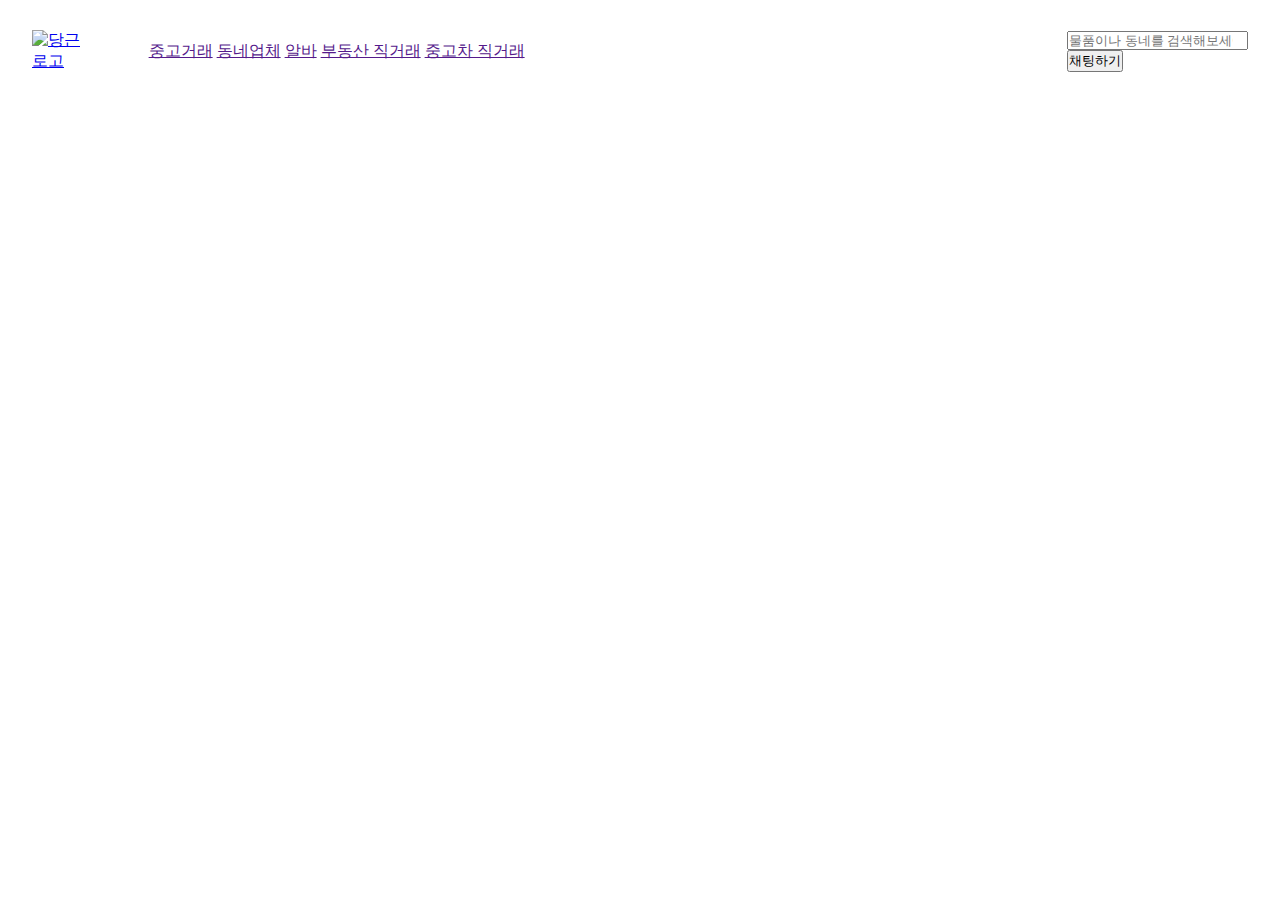
==== index.html @ cc1125e1 "Add files via upload" ====
<!DOCTYPE html>
<html lang="ko">
    <head>
        <meta charset="UTF-8">
        <title>당근</title>
        <link rel="icon" type="image/x-icon" href="assets/icon.ico">
        <link rel="stylesheet" href="style.css">
        <script src="script.js"></script>
        <meta property="og:title" content="당근 근처의 당신">
        <meta property="og:description" content="근처의 이웃에게 물건을 파세요!">
        <meta property="og:image" content="localhost/assets/image.png">
        <meta name="twitter:card" content="summary_large_image">
        <meta name="twitter:title" content="당근 근처의 당신">
        <meta name="twitter:description" content="근처의 이웃에게 물건을 파세요!">
        <meta name="twitter:image" content="localhost/assets/image.png">
    </head>
    <body>
        <header>
            <div class="header-container">
                <a class="logo" href="/index.html">
                <span>
                    <img src="assets/logo.svg" alt="당근 로고">
                </span>
                </a>
                <nav class="menu-container">
                    <ul>
                        <li>
                            <a href="" class="menu-text">중고거래</a>
                        </li>
                        <li>
                            <a href="" class="menu-text">동네업체</a>
                        </li>
                        <li>
                            <a href="" class="menu-text">알바</a>
                        </li>
                        <li>
                            <a href="" class="menu-text">부동산 직거래</a>
                        </li>
                        <li>
                            <a href="" class="menu-text">중고차 직거래</a>
                        </li>
                    </ul>
                </nav>
                <div class="search-container">
                    <span>
                        <form class="search-form">
                            <input type="search" class="search-input" placeholder="물품이나 동네를 검색해보세여">
                        </form>
                    </span>
                    <span>
                        <button type="button" class="chat-button">채팅하기</button>
                    </span>
            </div>
        </header>
        <main>

        </main>
    </body>
</html>
---- style.css ----
* { 
    padding: 0;
    margin: 0;
    outline: none;
}

header {
    background-color: #ffffff;
    color: #212124;
    position: fixed;
    top: 0;
    left: 0;
    width: 100%;
    max-width: 100VW;
    z-index: 999;
}

.header-container {
    display: flex;
    align-items: center;
    padding: 1.2rem 2rem;
    box-sizing: border-box;
    width: 100%;
    max-width: 120rem;
    justify-content: space-between;
    height: 6.4rem;
    margin: 0 auto;
    position: relative;
}

.logo {
    display: inline-flex;
    align-items: center;
    margin-right: 3.6rem;
}

.menu-container {
    display: flex;
    align-items: center;
    width: 100%;
    padding-top: 0;
    padding-bottom: 0;
    padding-right: 4rem;
    padding-left: 0;
}

ul {
    display: inline-block;
    list-style: none;
    padding: 0;
    margin: 0;

}

li {
    display: inline-block;
    margin: 0;
}
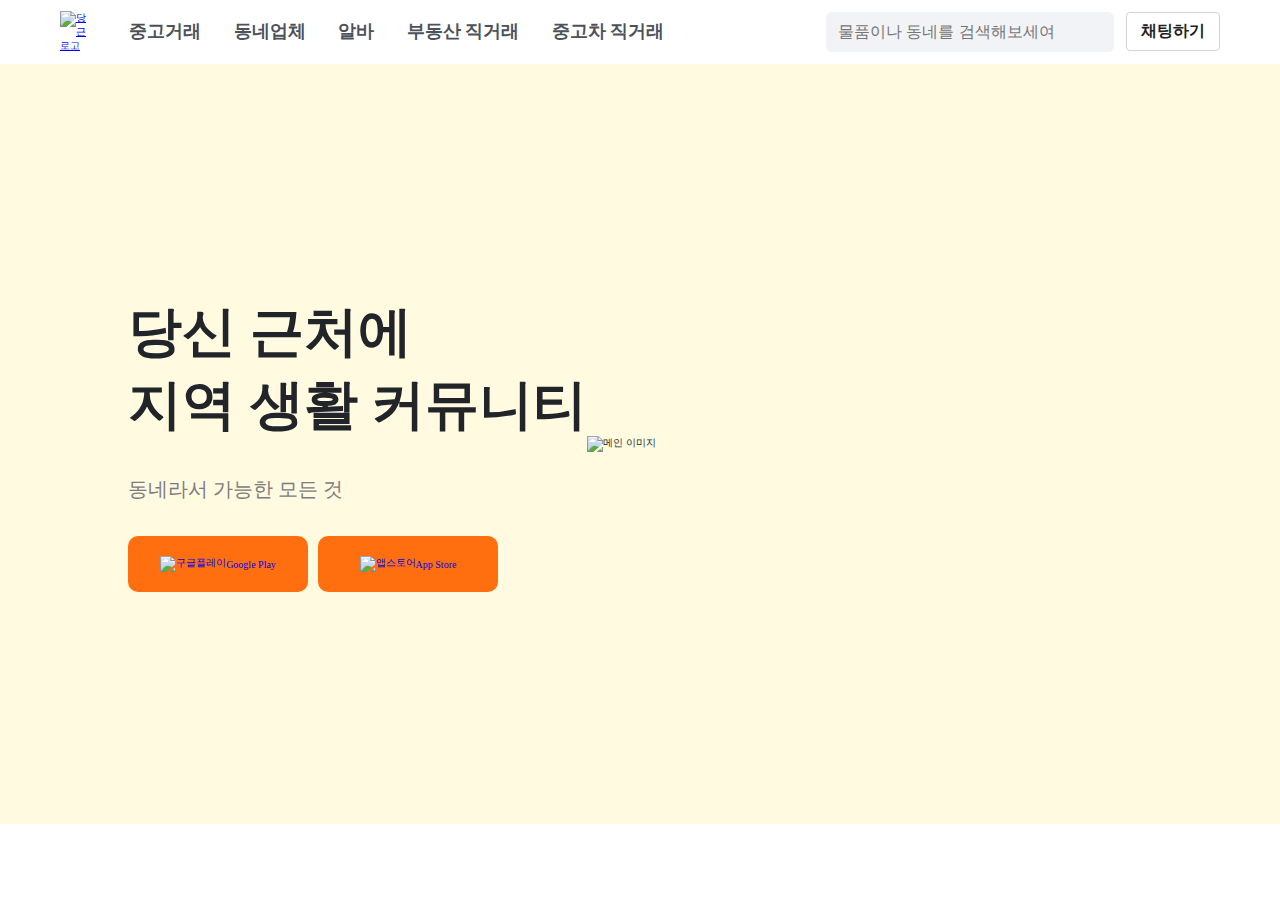
==== commit 44b180e1: "Add files via upload" ====
--- a/index.html
+++ b/index.html
@@ -53,7 +53,32 @@
             </div>
         </header>
         <main>
-
+            <div class="content1">
+                <div class="content-container">
+                    <div class="content1-left">
+                        <h1 class="large">
+                            당신 근처에
+                            <br/>
+                            지역 생활 커뮤니티
+                        </h1>
+                        <p class="medium">
+                            동네라서 가능한 모든 것
+                            <br/>
+                        </p>
+                        <div class="download-container">
+                            <a target="_blank" href="https://play.google.com/store/apps/details?id=com.towneers.www" class="download-button">
+                                <img src="assets/google-play-white.svg" alt="구글플레이">
+                                <p class="text">Google Play</p>
+                            </a>
+                            <a target="_blank" href="https://apps.apple.com/app/id1018769995" class="download-button">
+                                <img src="assets/app-store-white.svg" alt="앱스토어">
+                                <p class="text">App Store</p>
+                            </a>
+                        </div>
+                    </div>
+                    <img class="content1-right" src="assets/main.webp" alt="메인 이미지" />
+                </div>
+            </div>
         </main>
     </body>
 </html>--- a/style.css
+++ b/style.css
@@ -2,6 +2,18 @@
     padding: 0;
     margin: 0;
     outline: none;
+}
+
+html {
+    font-size: 62.5%;
+    height: 100;
+}
+
+body {
+    position: relative;
+    color: #212529;
+    font-weight: 400;
+    min-height: 100%;
 }
 
 header {
@@ -49,10 +61,129 @@
     list-style: none;
     padding: 0;
     margin: 0;
-
 }
 
 li {
     display: inline-block;
     margin: 0;
+}
+
+.menu-text {
+    line-height: 1.32;
+    font-size: 1.8rem;
+    font-weight: 700;
+    color: #4d5159;
+    font-style: normal;
+    margin-right: 3rem;
+    text-decoration: none;
+}
+
+.menu-text:hover {
+    color: #868B94;
+}
+
+.search-container {
+    display: flex;
+    justify-content: center;
+}
+
+.search-form {
+    display: block;
+    position: relative;
+    margin-right: 1.2rem;
+}
+
+.search-input {
+    width: 28.8rem;
+    line-height: 1.36;
+    font-size: 1.6rem;
+    background-color: #f2f3f6;
+    box-sizing: border-box;
+    height: 4rem;
+    padding: 0.9rem 1.2rem;
+    border: none;
+    border-radius: 0.6rem;
+    color: #212124;
+}
+
+.chat-button {
+    line-height: 1.3;
+    font-size: 1.6rem;
+    display: block;
+    white-space: nowrap;
+    background-color: #ffffff;
+    color: #212124;
+    padding-left: 1.6rem;
+    padding-right: 1.6rem;
+    font-weight: 700;
+    padding: 0.8rem 1.4rem;
+    width: fit-content;
+    border: 1px solid #d1d3d8;
+    cursor: pointer;
+    box-sizing: border-box;
+    border-radius: 0.4rem;
+}
+
+.chat-button:hover {
+    background-color: #f2f3f6;
+    opacity: 0.7;
+}
+
+main {
+    margin-top: 6.4rem;
+}
+
+.content1 {
+    display: flex;
+    flex-direction: row;
+    height: 760px;
+    background-color: #fffAE0;
+    margin: 0 auto;
+}
+
+.content-container {
+    display: flex;
+    align-items: center;
+    justify-self: space-between;
+    width: 100%;
+    max-width: 1024px;
+    margin: 0 auto;
+}
+
+.large {
+    font-size: 54px;
+    font-weight: 700;
+    line-height: 73px;
+    margin-bottom: 3.2rem;
+}
+
+.medium {
+    font-size: 20px;
+    font-weight: 400;
+    color: #7c7c7c;
+    line-height: 30px;
+}
+
+.download-container {
+    display: flex;
+    align-items: center;
+    margin-top: 3.2rem;
+}
+
+.download-button {
+    width: 180px;
+    height: 56px;
+    border-radius: 10px;
+    background-color: #ff6f0f;
+    box-sizing: border-box;
+    text-decoration: none;
+    padding: 14px 2rem;
+    display: flex;
+    align-items: center;
+    justify-content: center;
+    margin-right: 1rem;
+}
+
+.download-button:hover {
+    background-color: #f06000;
 }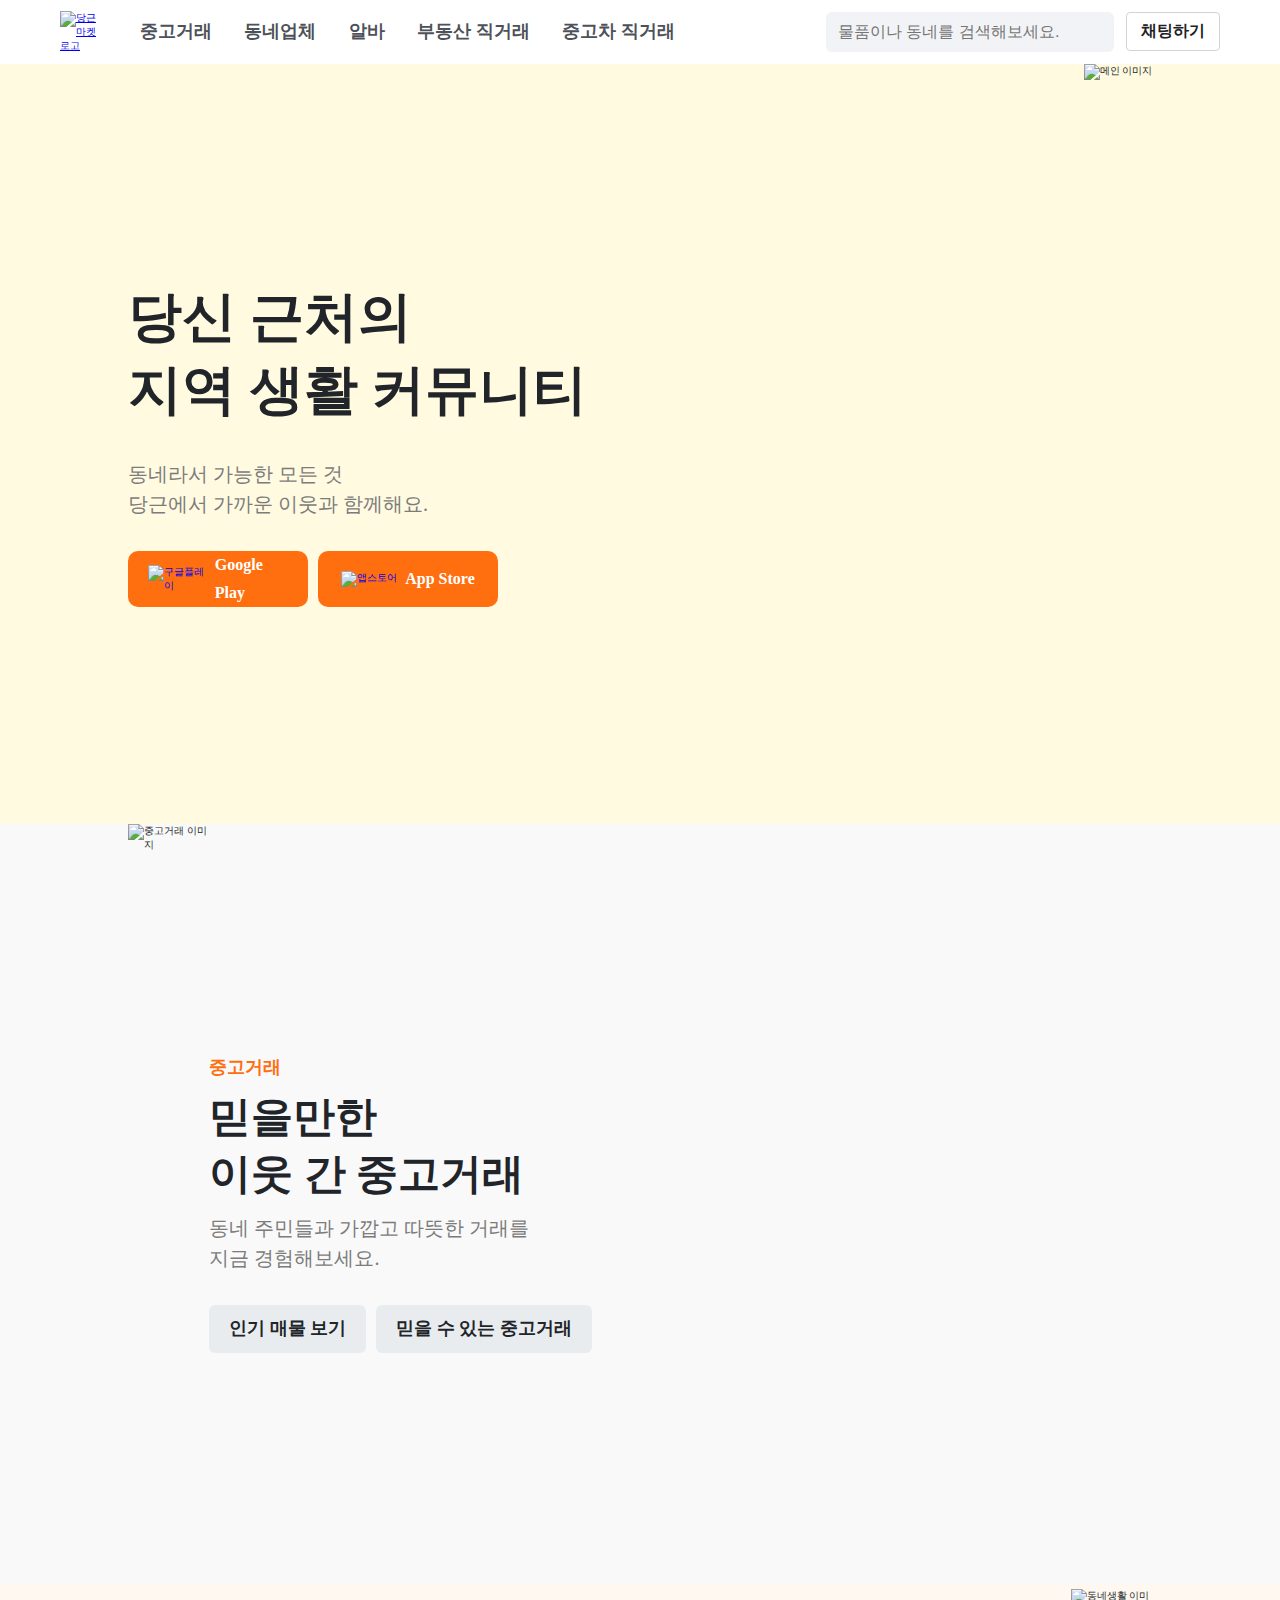
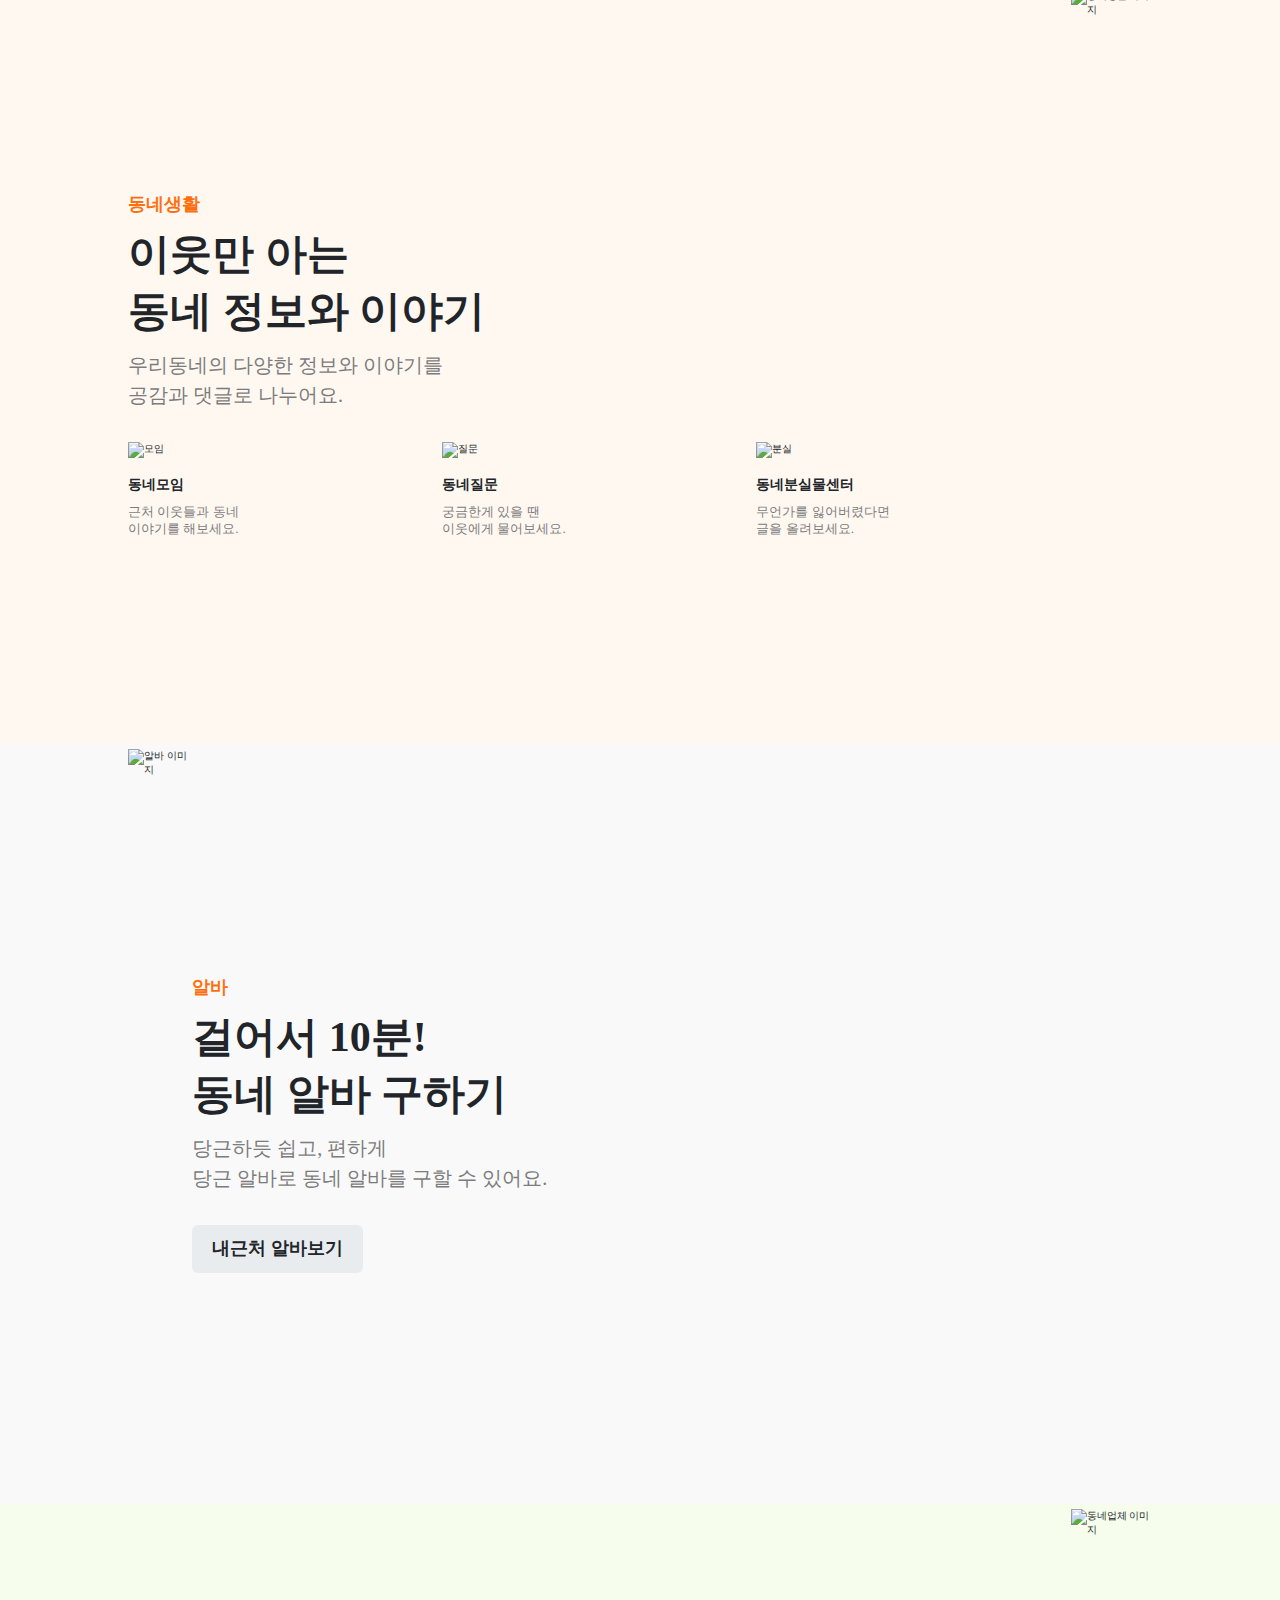
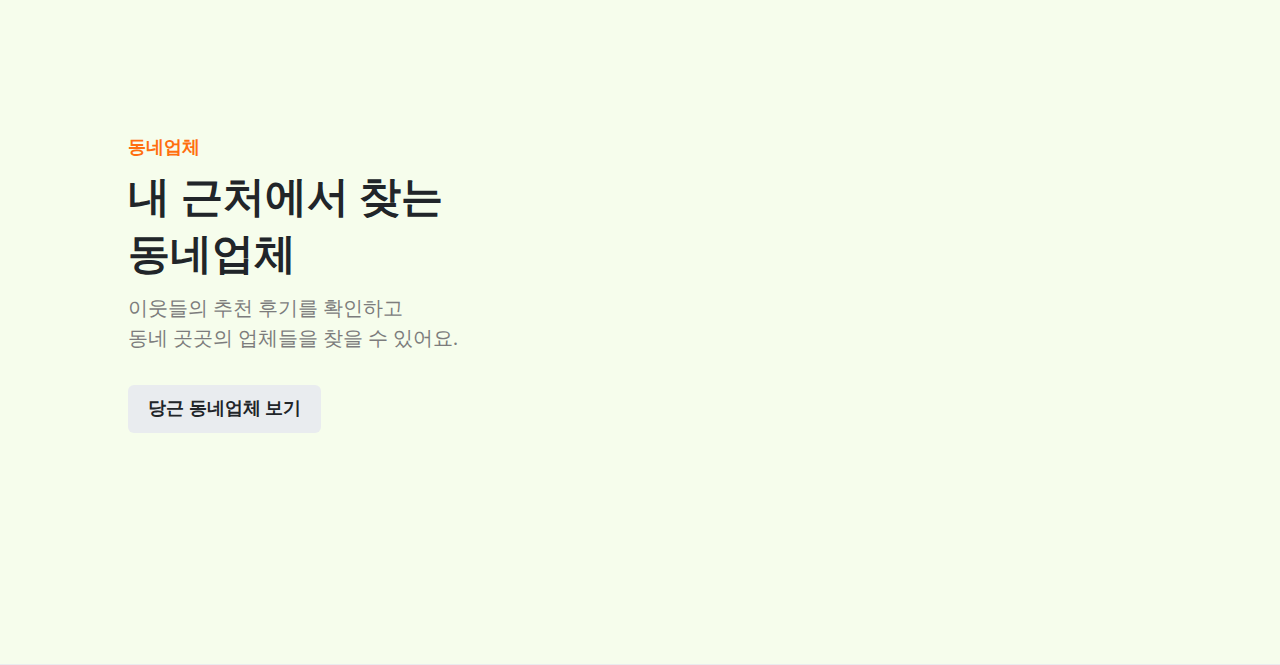
==== commit ba641e0e: "Add files via upload" ====
--- a/index.html
+++ b/index.html
@@ -2,54 +2,57 @@
 <html lang="ko">
     <head>
         <meta charset="UTF-8">
-        <title>당근</title>
+        <title>당신 근처의 당근</title>
         <link rel="icon" type="image/x-icon" href="assets/icon.ico">
         <link rel="stylesheet" href="style.css">
         <script src="script.js"></script>
-        <meta property="og:title" content="당근 근처의 당신">
-        <meta property="og:description" content="근처의 이웃에게 물건을 파세요!">
-        <meta property="og:image" content="localhost/assets/image.png">
+        <meta property="og:title" content="당신 근처의 당근">
+        <meta property="og:description" content="중고 거래부터 동네 정보까지, 이웃과 함께해요. 가깝고 따뜻한 당신의 근처를 만들어요.">
+        <meta property="og:image" href="https://undx774.github.io/Daangn/assets/image.png">
         <meta name="twitter:card" content="summary_large_image">
-        <meta name="twitter:title" content="당근 근처의 당신">
-        <meta name="twitter:description" content="근처의 이웃에게 물건을 파세요!">
-        <meta name="twitter:image" content="localhost/assets/image.png">
+        <meta name="twitter:title" content="당신 근처의 당근">
+        <meta name="twitter:description" content="중고 거래부터 동네 정보까지, 이웃과 함께해요. 가깝고 따뜻한 당신의 근처를 만들어요.">
+        <meta name="twitter:image" content="https://undx774.github.io/Daangn/assets/image.png">
     </head>
     <body>
         <header>
             <div class="header-container">
                 <a class="logo" href="/index.html">
-                <span>
-                    <img src="assets/logo.svg" alt="당근 로고">
-                </span>
+                    <span>
+                        <img src="assets/logo.svg" alt="당근마켓 로고">
+                    </span>
                 </a>
                 <nav class="menu-container">
                     <ul>
                         <li>
-                            <a href="" class="menu-text">중고거래</a>
-                        </li>
-                        <li>
-                            <a href="" class="menu-text">동네업체</a>
-                        </li>
-                        <li>
-                            <a href="" class="menu-text">알바</a>
-                        </li>
-                        <li>
-                            <a href="" class="menu-text">부동산 직거래</a>
-                        </li>
-                        <li>
-                            <a href="" class="menu-text">중고차 직거래</a>
+                            <a href="/Daangn/fleamarket.html" class="menu-text">중고거래</a>
+                        </li>
+                        <li>
+                            <a href="/Daangn/fleamarket.html" class="menu-text">동네업체</a>
+                        </li>
+                        <li>
+                            <a href="/Daangn/fleamarket.html" class="menu-text">알바</a>
+                        </li>
+                        <li>
+                            <a href="/Daangn/fleamarket.html" class="menu-text">부동산 직거래</a>
+                        </li>
+                        <li>
+                            <a href="/Daangn/fleamarket.html" class="menu-text">중고차 직거래</a>
                         </li>
                     </ul>
                 </nav>
                 <div class="search-container">
                     <span>
                         <form class="search-form">
-                            <input type="search" class="search-input" placeholder="물품이나 동네를 검색해보세여">
+                            <input type="search" class="search-input" placeholder="물품이나 동네를 검색해보세요.">
                         </form>
                     </span>
                     <span>
-                        <button type="button" class="chat-button">채팅하기</button>
+                        <button type="button" class="chat-button">
+                            채팅하기
+                        </button>
                     </span>
+                </div>
             </div>
         </header>
         <main>
@@ -57,13 +60,14 @@
                 <div class="content-container">
                     <div class="content1-left">
                         <h1 class="large">
-                            당신 근처에
-                            <br/>
+                            당신 근처의
+                            <br>
                             지역 생활 커뮤니티
                         </h1>
                         <p class="medium">
                             동네라서 가능한 모든 것
-                            <br/>
+                            <br>
+                            당근에서 가까운 이웃과 함께해요.
                         </p>
                         <div class="download-container">
                             <a target="_blank" href="https://play.google.com/store/apps/details?id=com.towneers.www" class="download-button">
@@ -76,9 +80,152 @@
                             </a>
                         </div>
                     </div>
-                    <img class="content1-right" src="assets/main.webp" alt="메인 이미지" />
+                    <img class="content1-right" src="assets/main.webp" alt="메인 이미지">
+                </div>
+            </div>
+            <div class="content2">
+                <div class="content-container">
+                    <img class="content2-left" src="assets/market.webp" alt="중고거래 이미지">
+                    <div class="content2-right">
+                        <p class="small">
+                            중고거래
+                        </p>
+                        <h1 class="big">
+                            믿을만한
+                            <br>
+                            이웃 간 중고거래
+                        </h1>
+                        <p class="medium">
+                            동네 주민들과 가깝고 따뜻한 거래를
+                            <br>
+                            지금 경험해보세요.
+                        </p>
+                        <div class="button-container">
+                            <a class="content-button">
+                                인기 매물 보기
+                            </a>
+                            <a href="/download.html" class="content-button">
+                                믿을 수 있는 중고거래
+                            </a>
+                        </div>
+                    </div>
+                </div>
+            </div>
+            <div class="content3">
+                <div class="content-container">
+                    <div class="content3-left">
+                        <p class="small">
+                            동네생활
+                        </p>
+                        <h1 class="big">
+                            이웃만 아는
+                            <br>
+                            동네 정보와 이야기
+                        </h1>
+                        <p class="medium">
+                            우리동네의 다양한 정보와 이야기를
+                            <br>
+                            공감과 댓글로 나누어요.
+                        </p>
+                        <div class="info-container">
+                            <div class="info">
+                                <img src="assets/people.svg" alt="모임">
+                                <h1 class="info-title">
+                                    동네모임
+                                </h1>
+                                <p class="info-description">
+                                    근처 이웃들과 동네
+                                    <br>
+                                    이야기를 해보세요.
+                                </p>
+                            </div>
+                            <div class="info">
+                                <img src="assets/story.svg" alt="질문">
+                                <h1 class="info-title">
+                                    동네질문
+                                </h1>
+                                <p class="info-description">
+                                    궁금한게 있을 땐
+                                    <br>
+                                    이웃에게 물어보세요.
+                                </p>
+                            </div>
+                            <div class="info">
+                                <img src="assets/lost.svg" alt="분실">
+                                <h1 class="info-title">
+                                    동네분실물센터
+                                </h1>
+                                <p class="info-description">
+                                    무언가를 잃어버렸다면
+                                    <br>
+                                    글을 올려보세요.
+                                </p>
+                            </div>
+                        </div>
+                    </div>
+                    <img class="content3-right" src="assets/communicate.webp" alt="동네생활 이미지">
+                </div>
+            </div>
+            <div class="content4">
+                <div class="content-container">
+                    <img class="content4-left" src="assets/job.webp" alt="알바 이미지">
+                    <div class="content4-right">
+                        <p class="small">
+                            알바
+                        </p>
+                        <h1 class="big">
+                            걸어서 10분!
+                            <br>
+                            동네 알바 구하기
+                        </h1>
+                        <p class="medium">
+                            당근하듯 쉽고, 편하게
+                            <br>
+                            당근 알바로 동네 알바를 구할 수 있어요.
+                        </p>
+                        <div class="button-container">
+                            <a class="content-button">
+                                내근처 알바보기
+                            </a>
+                        </div>
+                    </div>
+                </div>
+            </div>
+            <div class="content5">
+                <div class="content-container">
+                    <div class="content5-left">
+                        <p class="small">
+                            동네업체
+                        </p>
+                        <h1 class="big">
+                            내 근처에서 찾는
+                            <br>
+                            동네업체
+                        </h1>
+                        <p class="medium">
+                            이웃들의 추천 후기를 확인하고
+                            <br>
+                            동네 곳곳의 업체들을 찾을 수 있어요.
+                        </p>
+                        <div class="button-container">
+                            <a class="content-button">
+                                당근 동네업체 보기
+                            </a>
+                        </div>
+                    </div>
+                    <img class="content5-right" src="assets/stores.webp" alt="동네업체 이미지">
                 </div>
             </div>
         </main>
+        <footer>
+            <div class="footer-container">
+                <div class="footer-top">
+                    
+                </div>
+                <div class="footer-bottom">
+
+                </div>
+            </div>
+        </footer>
     </body>
 </html>--- a/style.css
+++ b/style.css
@@ -1,189 +1,365 @@
-* { 
-    padding: 0;
-    margin: 0;
-    outline: none;
-}
-
-html {
-    font-size: 62.5%;
-    height: 100;
-}
-
-body {
-    position: relative;
-    color: #212529;
-    font-weight: 400;
-    min-height: 100%;
-}
-
-header {
-    background-color: #ffffff;
-    color: #212124;
-    position: fixed;
-    top: 0;
-    left: 0;
-    width: 100%;
-    max-width: 100VW;
-    z-index: 999;
-}
-
-.header-container {
-    display: flex;
-    align-items: center;
-    padding: 1.2rem 2rem;
-    box-sizing: border-box;
-    width: 100%;
-    max-width: 120rem;
-    justify-content: space-between;
-    height: 6.4rem;
-    margin: 0 auto;
-    position: relative;
-}
-
-.logo {
-    display: inline-flex;
-    align-items: center;
-    margin-right: 3.6rem;
-}
-
-.menu-container {
-    display: flex;
-    align-items: center;
-    width: 100%;
-    padding-top: 0;
-    padding-bottom: 0;
-    padding-right: 4rem;
-    padding-left: 0;
-}
-
-ul {
-    display: inline-block;
-    list-style: none;
-    padding: 0;
-    margin: 0;
-}
-
-li {
-    display: inline-block;
-    margin: 0;
-}
-
-.menu-text {
-    line-height: 1.32;
-    font-size: 1.8rem;
-    font-weight: 700;
-    color: #4d5159;
-    font-style: normal;
-    margin-right: 3rem;
-    text-decoration: none;
-}
-
-.menu-text:hover {
-    color: #868B94;
-}
-
-.search-container {
-    display: flex;
-    justify-content: center;
-}
-
-.search-form {
-    display: block;
-    position: relative;
-    margin-right: 1.2rem;
-}
-
-.search-input {
-    width: 28.8rem;
-    line-height: 1.36;
-    font-size: 1.6rem;
-    background-color: #f2f3f6;
-    box-sizing: border-box;
-    height: 4rem;
-    padding: 0.9rem 1.2rem;
-    border: none;
-    border-radius: 0.6rem;
-    color: #212124;
-}
-
-.chat-button {
-    line-height: 1.3;
-    font-size: 1.6rem;
-    display: block;
-    white-space: nowrap;
-    background-color: #ffffff;
-    color: #212124;
-    padding-left: 1.6rem;
-    padding-right: 1.6rem;
-    font-weight: 700;
-    padding: 0.8rem 1.4rem;
-    width: fit-content;
-    border: 1px solid #d1d3d8;
-    cursor: pointer;
-    box-sizing: border-box;
-    border-radius: 0.4rem;
-}
-
-.chat-button:hover {
-    background-color: #f2f3f6;
-    opacity: 0.7;
-}
-
-main {
-    margin-top: 6.4rem;
-}
-
-.content1 {
-    display: flex;
-    flex-direction: row;
-    height: 760px;
-    background-color: #fffAE0;
-    margin: 0 auto;
-}
-
-.content-container {
-    display: flex;
-    align-items: center;
-    justify-self: space-between;
-    width: 100%;
-    max-width: 1024px;
-    margin: 0 auto;
-}
-
-.large {
-    font-size: 54px;
-    font-weight: 700;
-    line-height: 73px;
-    margin-bottom: 3.2rem;
-}
-
-.medium {
-    font-size: 20px;
-    font-weight: 400;
-    color: #7c7c7c;
-    line-height: 30px;
-}
-
-.download-container {
-    display: flex;
-    align-items: center;
-    margin-top: 3.2rem;
-}
-
-.download-button {
-    width: 180px;
-    height: 56px;
-    border-radius: 10px;
-    background-color: #ff6f0f;
-    box-sizing: border-box;
-    text-decoration: none;
-    padding: 14px 2rem;
-    display: flex;
-    align-items: center;
-    justify-content: center;
-    margin-right: 1rem;
-}
-
-.download-button:hover {
-    background-color: #f06000;
+* {
+    padding: 0;
+    margin: 0;
+    outline: none;
+}
+
+html {
+    font-size: 62.5%;
+    height: 100%;
+}
+
+body {
+    position: relative;
+    color: #212529;
+    font-weight: 400;
+    min-height: 100%;
+}
+
+header {
+    background-color: #FFFFFF;
+    color: #212124;
+    position: fixed;
+    top: 0;
+    left: 0;
+    width: 100%;
+    max-width: 100vw;
+    z-index: 999;
+}
+
+.header-container {
+    display: flex;
+    align-items: center;
+    padding: 1.2rem 2rem;
+    box-sizing: border-box;
+    justify-content: space-between;
+    width: 100%;
+    max-width: 120rem;
+    height: 6.4rem;
+    margin: 0 auto;
+    position: relative;
+}
+
+.logo {
+    display: inline-flex;
+    align-items: center;
+    margin-right: 3.6rem;
+}
+
+.menu-container {
+    display: flex;
+    align-items: center;
+    width: 100%;
+    padding-top: 0;
+    padding-right: 4rem;
+    padding-bottom: 0;
+    padding-left: 0;
+}
+
+ul {
+    display: inline-block;
+    list-style: none;
+    padding: 0;
+    margin: 0;
+}
+
+li {
+    display: inline-block;
+    margin: 0;
+}
+
+.menu-text {
+    line-height: 1.32;
+    font-size: 1.8rem;
+    font-weight: 700;
+    color: #4D5159;
+    font-style: normal;
+    margin-right: 3rem;
+    text-decoration: none;
+}
+
+.menu-text:hover {
+    color: #868B94;
+}
+
+.search-container {
+    display: flex;
+    justify-content: center;
+}
+
+.search-form {
+    display: block;
+    position: relative;
+    margin-right: 1.2rem;
+}
+
+.search-input {
+    width: 28.8rem;
+    line-height: 1.36;
+    font-size: 1.6rem;
+    background-color: #F2F3F6;
+    box-sizing: border-box;
+    height: 4rem;
+    padding: 0.9rem 1.2rem;
+    border: none;
+    border-radius: 0.6rem;
+    color: #212124;
+}
+
+.chat-button {
+    line-height: 1.3;
+    font-size: 1.6rem;
+    display: block;
+    white-space: nowrap;
+    background-color: #FFFFFF;
+    color: #212124;
+    padding-left: 1.6rem;
+    padding-right: 1.6rem;
+    font-weight: 700;
+    width: fit-content;
+    padding: 0.8rem 1.4rem;
+    border-radius: 0.4rem;
+    border: 1px solid #D1D3D8;
+    cursor: pointer;
+    box-sizing: border-box;
+}
+
+.chat-button:hover {
+    background-color: #F2F3F6;
+    opacity: 0.7;
+}
+
+main {
+    margin-top: 6.4rem;
+}
+
+.content1 {
+    display: flex;
+	flex-direction: row;
+    height: 760px;
+    background-color: #FFFAE0;
+	margin: 0 auto;
+}
+
+.content-container {
+    display: flex;
+    align-items: center;
+    justify-content: space-between;
+    width: 100%;
+    max-width: 1024px;
+    margin: 0 auto;
+}
+
+.large {
+    font-size: 54px;
+    font-weight: 700;
+    line-height: 73px;
+    margin-bottom: 3.2rem;
+}
+
+.medium {
+    font-weight: 400;
+    font-size: 20px;
+    color: #7C7C7C;
+    line-height: 30px;
+}
+
+.download-container {
+    display: flex;
+    align-items: center;
+    margin-top: 3.2rem;
+}
+
+.download-button {
+    width: 180px;
+    height: 56px;
+    border-radius: 10px;
+    background-color: #FF6F0F;
+    box-sizing: border-box;
+    text-decoration: none;
+    padding: 14px 2rem;
+    display: flex;
+    align-items: center;
+    justify-content: center;
+    margin-right: 1rem;
+}
+
+.download-button:hover {
+    background-color: #F06000;
+}
+
+.text {
+    display: inline-block;
+    color: #FFFFFF;
+    font-size: 16px;
+    margin-left: 8px;
+    font-weight: 700;
+    vertical-align: middle;
+    line-height: 28px;
+}
+
+.content1-right {
+    height: 760px;
+}
+
+.button-container {
+    display: flex;
+    align-items: center;
+    justify-content: start;
+    margin-top: 3.2rem;
+}
+
+.content-button {
+    font-size: 18px;
+    line-height: 23.76px;
+    font-weight: 700;
+    background-color: #E9ECEF;
+    color: #212529;
+    border: none;
+    border-radius: 6px;
+    text-decoration: none;
+    padding: 12px 2rem;
+    display: inline-block;
+    margin-right: 10px;
+}
+
+.content-button:hover {
+    background-color: #DEE2E6;
+}
+
+.content2 {
+    display: flex;
+    flex-direction: row;
+    height: 760px;
+    background-color: #F9F9F9;
+    margin: 0 auto;
+}
+
+.content2-left {
+    height: 760px;
+}
+
+.content2-right {
+    width: 100%;
+}
+
+.small {
+    font-weight: 700;
+    font-size: 18px;
+    color: #FF6F0F;
+    margin-bottom: 10px;
+}
+
+.big {
+    font-size: 42px;
+    line-height: 57px;
+    margin-bottom: 10px;
+}
+
+.selected-menu {
+    line-height: 1.32;
+    font-size: 1.8rem;
+    font-weight: 700;
+    color: #FF6F0F;
+    font-style: normal;
+    margin-right: 3rem;
+    text-decoration: none;
+}
+
+.content3 {
+    display: flex;
+    flex-direction: row;
+    height: 760px;
+    background-color: #FFF8F1;
+    margin: 0 auto;
+}
+
+.content3-left {
+    width: 100%;
+}
+
+.content3-right {
+    height: 750px;
+}
+
+.info-container {
+    display: flex;
+    align-items: center;
+    justify-content: space-between;
+    margin-top: 3.2rem;
+}
+
+.info {
+    display: flex;
+    flex-direction: column;
+    align-items: start;
+    justify-content: center;
+    width: 100%;
+    max-width: 1024px;
+    margin: 0 auto;
+}
+
+.info-title {
+    font-weight: bold;
+    font-size: 1.4rem;
+    line-height: 1.5;
+    margin-top: 1.6rem;
+    margin-bottom: 0.8rem;
+}
+
+.info-description {
+    font-weight: 400;
+    font-size: 13px;
+    color: #7c7c7c;
+    line-height: 17px;
+}
+
+.content4 {
+    display: flex;
+    flex-direction: row;
+    height: 760px;
+    background-color: #F9F9F9;
+    margin: 0 auto;
+}
+
+.content4-left {
+    height: 750px;
+}
+
+.content4-right {
+    width: 100%;
+}
+
+.content5 {
+    display: flex;
+    flex-direction: row;
+    height: 760px;
+    background-color: #F6FDEC;
+    margin: 0 auto;
+}
+
+.content5-left {
+    width: 100%;
+}
+
+.content5-right {
+    height: 750px;
+}
+
+footer {
+    background-color: #FFFFFF;
+    color: #212124;
+    border-top: 1px solid #EAEBEE;
+    display: block;
+    padding: 0 1.6rem;
+    box-sizing: border-box;
+    width: 100%;
+    max-width: 100vw;
+}
+
+.footer-container {
+    display: flex;
+    flex-direction: column;
+    max-width: 76.8rem;
+    margin: 0 auto;
 }